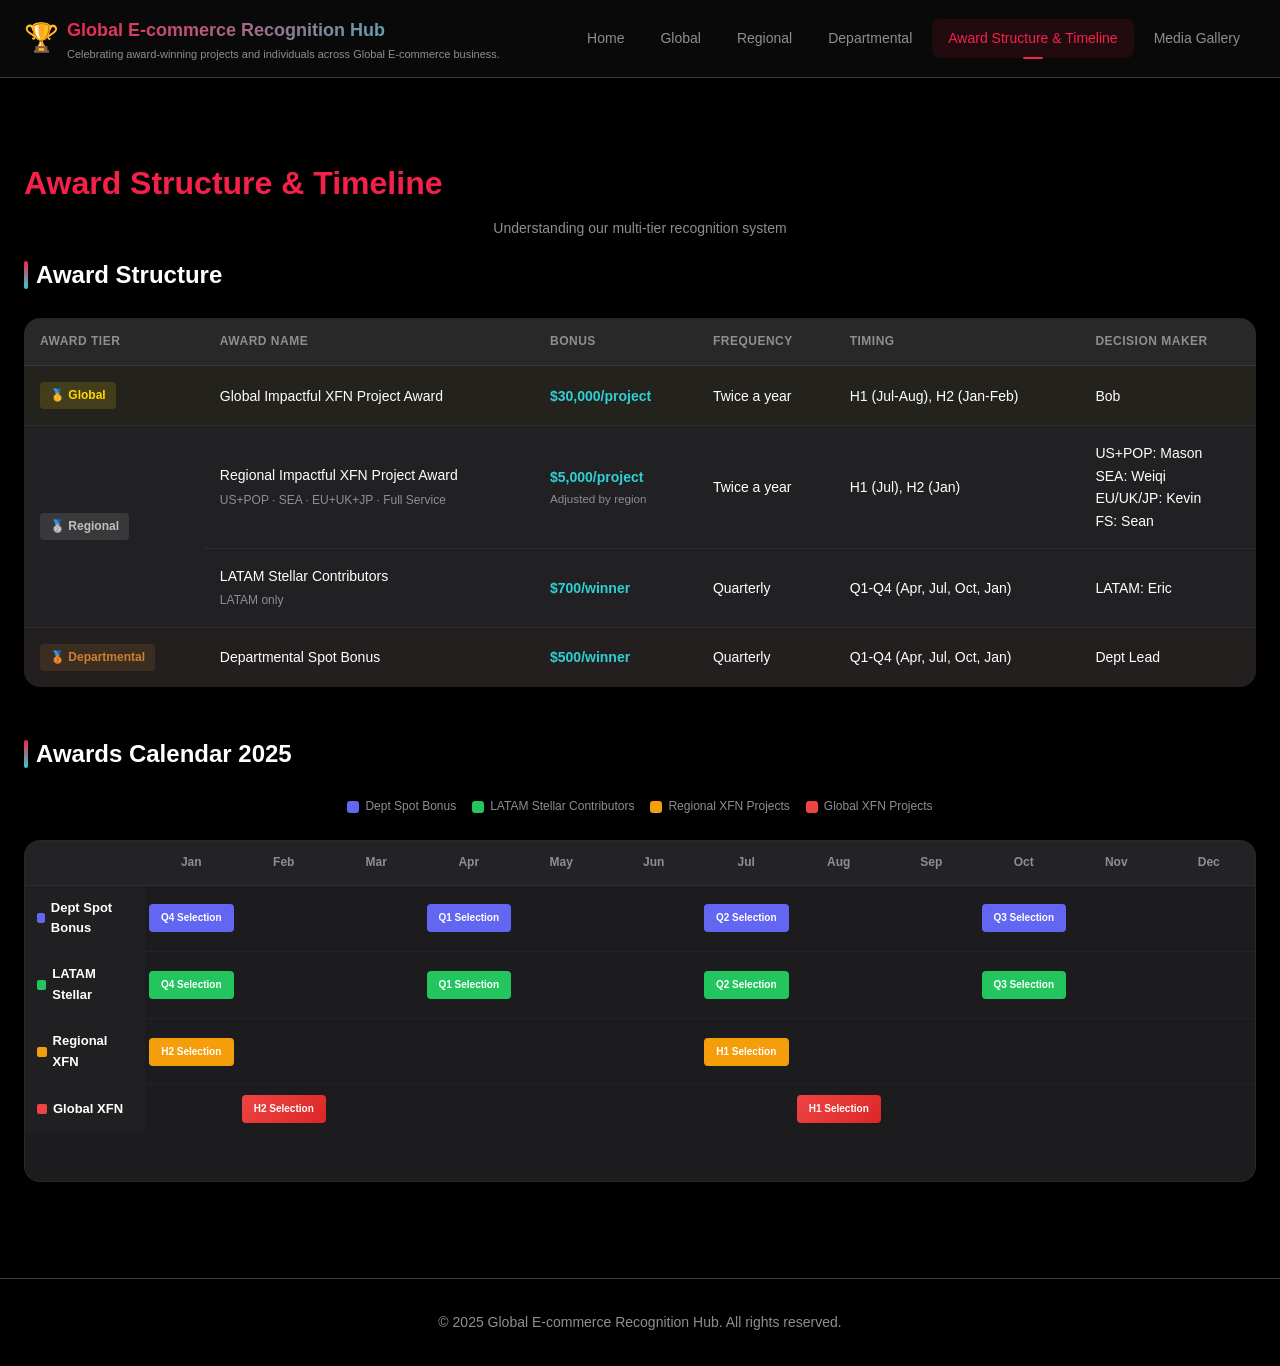
==== award-structure.html @ 27c93552 "fix: remove poster min-height entirely - auto-adapt to content, compact layout" ====
<!DOCTYPE html>
<html lang="en">
<head>
  <meta charset="UTF-8">
  <meta name="viewport" content="width=device-width, initial-scale=1.0">
  <title>Award Structure & Timeline - Global E-commerce Recognition Hub</title>
  <link rel="stylesheet" href="css/main.css?v=20260515t">
  <style>
    /* ==================== Award Structure Page Styles ==================== */
    .page-header {
      padding: var(--spacing-xl) 0 var(--spacing-md);
      text-align: center;
    }
    
    .page-title {
      font-size: 32px;
      font-weight: 800;
      margin-bottom: var(--spacing-sm);
      color: var(--primary-color);
    }
    
    .page-subtitle {
      font-size: 14px;
      color: var(--text-secondary);
    }
    
    /* Year Navigation */
    .year-nav-wrapper {
      text-align: center;
      margin: var(--spacing-md) 0 var(--spacing-xl);
    }
    
    .year-nav-compact {
      display: inline-flex;
      gap: 4px;
      background: var(--bg-card);
      padding: 3px;
      border-radius: 6px;
    }
    
    .year-nav-compact .year-btn {
      padding: 4px 12px;
      border-radius: 4px;
      font-size: 12px;
      font-weight: 500;
      color: var(--text-secondary);
      background: transparent;
      border: none;
      transition: all 0.2s ease;
      cursor: pointer;
    }
    
    .year-nav-compact .year-btn:hover {
      color: var(--text-primary);
    }
    
    .year-nav-compact .year-btn.active {
      background: var(--primary-color);
      color: white;
    }
    
    /* ==================== Award Structure Table ==================== */
    .award-table-wrapper {
      overflow-x: auto;
      margin-bottom: var(--spacing-xl);
    }
    
    .award-structure-table {
      width: 100%;
      border-collapse: collapse;
      background: var(--bg-card);
      border-radius: var(--radius-lg);
      overflow: hidden;
    }
    
    .award-structure-table th {
      background: rgba(255, 255, 255, 0.05);
      padding: 14px 16px;
      text-align: left;
      font-size: 12px;
      font-weight: 600;
      color: var(--text-secondary);
      text-transform: uppercase;
      letter-spacing: 0.5px;
      border-bottom: 1px solid var(--border-color);
    }
    
    .award-structure-table td {
      padding: 16px;
      font-size: 14px;
      color: var(--text-primary);
      border-bottom: 1px solid rgba(255, 255, 255, 0.05);
      vertical-align: middle;
    }
    
    .award-structure-table td[rowspan] {
      vertical-align: middle;
      text-align: left;
      padding-left: 16px;
    }
    
    .award-structure-table tr:last-child td {
      border-bottom: none;
    }
    
    .award-structure-table tr:hover td {
      background: rgba(255, 255, 255, 0.02);
    }
    
    .tier-badge-inline {
      display: inline-flex;
      align-items: center;
      gap: 6px;
      padding: 4px 10px;
      border-radius: 4px;
      font-size: 12px;
      font-weight: 600;
    }
    
    .tier-badge-inline.global {
      background: rgba(255, 215, 0, 0.15);
      color: #FFD700;
    }
    
    .tier-badge-inline.regional {
      background: rgba(192, 192, 192, 0.15);
      color: #C0C0C0;
    }
    
    .tier-badge-inline.departmental {
      background: rgba(205, 127, 50, 0.15);
      color: #CD7F32;
    }
    
    .award-structure-table .highlight {
      color: var(--accent-color);
      font-weight: 600;
    }
    
    .award-structure-table tr.tier-global td {
      background: rgba(255, 215, 0, 0.03);
    }
    
    .award-structure-table tr.tier-regional td {
      background: rgba(192, 192, 192, 0.03);
    }
    
    .award-structure-table tr.tier-departmental td {
      background: rgba(205, 127, 50, 0.03);
    }
    
    /* ==================== Award Structure Section ==================== */
    .award-structure-section {
      margin-bottom: var(--spacing-xxl);
    }
    
    .section-title {
      font-size: 24px;
      font-weight: 700;
      margin-bottom: var(--spacing-lg);
      display: flex;
      align-items: center;
      gap: var(--spacing-sm);
    }
    
    .section-title::before {
      content: '';
      width: 4px;
      height: 28px;
      background: linear-gradient(180deg, var(--primary-color), var(--accent-color));
      border-radius: 2px;
    }
    
    /* Award Tier Cards */
    .award-tiers {
      display: grid;
      grid-template-columns: repeat(3, 1fr);
      gap: var(--spacing-lg);
      margin-bottom: var(--spacing-xl);
    }
    
    @media (max-width: 992px) {
      .award-tiers {
        grid-template-columns: 1fr;
      }
    }
    
    .award-tier-card {
      background: var(--bg-card);
      border-radius: var(--radius-lg);
      padding: var(--spacing-lg);
      position: relative;
      overflow: hidden;
      border: 1px solid rgba(255,255,255,0.05);
    }
    
    .award-tier-card::before {
      content: '';
      position: absolute;
      top: 0;
      left: 0;
      right: 0;
      height: 4px;
    }
    
    .award-tier-card.global::before {
      background: linear-gradient(90deg, #FFD700, #FFA500);
    }
    
    .award-tier-card.regional::before {
      background: linear-gradient(90deg, #C0C0C0, #A8A8A8);
    }
    
    .award-tier-card.departmental::before {
      background: linear-gradient(90deg, #CD7F32, #B87333);
    }
    
    .tier-badge {
      display: inline-flex;
      align-items: center;
      gap: 6px;
      padding: 4px 12px;
      border-radius: 20px;
      font-size: 12px;
      font-weight: 600;
      margin-bottom: var(--spacing-md);
    }
    
    .award-tier-card.global .tier-badge {
      background: rgba(255, 215, 0, 0.15);
      color: #FFD700;
    }
    
    .award-tier-card.regional .tier-badge {
      background: rgba(192, 192, 192, 0.15);
      color: #C0C0C0;
    }
    
    .award-tier-card.departmental .tier-badge {
      background: rgba(205, 127, 50, 0.15);
      color: #CD7F32;
    }
    
    .tier-title {
      font-size: 18px;
      font-weight: 700;
      margin-bottom: var(--spacing-md);
      color: var(--text-primary);
    }
    
    .tier-description {
      font-size: 14px;
      color: var(--text-secondary);
      margin-bottom: var(--spacing-md);
      line-height: 1.6;
    }
    
    .tier-details {
      display: flex;
      flex-direction: column;
      gap: var(--spacing-sm);
    }
    
    .detail-item {
      display: flex;
      justify-content: space-between;
      align-items: center;
      padding: 8px 0;
      border-bottom: 1px solid rgba(255,255,255,0.05);
    }
    
    .detail-item:last-child {
      border-bottom: none;
    }
    
    .detail-label {
      font-size: 12px;
      color: var(--text-secondary);
    }
    
    .detail-value {
      font-size: 13px;
      font-weight: 600;
      color: var(--text-primary);
    }
    
    .detail-value.highlight {
      color: var(--accent-color);
    }
    
    /* Award Types List */
    .award-types-list {
      margin-top: var(--spacing-lg);
    }
    
    .award-type-item {
      background: var(--bg-card);
      border-radius: var(--radius-md);
      padding: var(--spacing-md);
      margin-bottom: var(--spacing-md);
      border: 1px solid rgba(255,255,255,0.05);
    }
    
    .award-type-header {
      display: flex;
      justify-content: space-between;
      align-items: center;
      margin-bottom: var(--spacing-sm);
    }
    
    .award-type-name {
      font-size: 16px;
      font-weight: 600;
      color: var(--text-primary);
    }
    
    .award-type-bonus {
      font-size: 14px;
      font-weight: 700;
      color: var(--accent-color);
      background: rgba(255, 107, 138, 0.1);
      padding: 4px 10px;
      border-radius: 4px;
    }
    
    .award-type-meta {
      display: flex;
      flex-wrap: wrap;
      gap: var(--spacing-md);
      font-size: 12px;
      color: var(--text-secondary);
    }
    
    .meta-item {
      display: flex;
      align-items: center;
      gap: 4px;
    }
    
    .award-type-criteria {
      margin-top: var(--spacing-sm);
      padding-top: var(--spacing-sm);
      border-top: 1px solid rgba(255,255,255,0.05);
      font-size: 12px;
      color: var(--text-secondary);
    }
    
    .award-type-criteria strong {
      color: var(--text-primary);
    }
    
    /* ==================== Timeline/Calendar Section ==================== */
    .calendar-section {
      margin-bottom: var(--spacing-xxl);
    }
    
    .calendar-legend {
      display: flex;
      flex-wrap: wrap;
      gap: var(--spacing-md);
      margin-bottom: var(--spacing-lg);
      justify-content: center;
    }
    
    .legend-item {
      display: flex;
      align-items: center;
      gap: 6px;
      font-size: 12px;
      color: var(--text-secondary);
    }
    
    .legend-dot {
      width: 12px;
      height: 12px;
      border-radius: 3px;
    }
    
    .legend-dot.dept {
      background: #6366f1;
    }
    
    .legend-dot.regional-individual {
      background: #22c55e;
    }
    
    .legend-dot.regional-project {
      background: #f59e0b;
    }
    
    .legend-dot.global-project {
      background: #ef4444;
    }
    
    /* Calendar Grid */
    .calendar-grid {
      background: var(--bg-card);
      border-radius: var(--radius-lg);
      overflow: hidden;
      border: 1px solid rgba(255,255,255,0.05);
    }
    
    .calendar-header {
      display: grid;
      grid-template-columns: 120px repeat(12, 1fr);
      background: rgba(255,255,255,0.03);
      border-bottom: 1px solid rgba(255,255,255,0.05);
    }
    
    .calendar-header-cell {
      padding: 12px 8px;
      text-align: center;
      font-size: 12px;
      font-weight: 600;
      color: var(--text-secondary);
    }
    
    .calendar-row {
      display: grid;
      grid-template-columns: 120px repeat(12, 1fr);
      border-bottom: 1px solid rgba(255,255,255,0.03);
    }
    
    .calendar-row:last-child {
      border-bottom: none;
    }
    
    .calendar-row-label {
      padding: 12px;
      font-size: 13px;
      font-weight: 600;
      color: var(--text-primary);
      background: rgba(255,255,255,0.02);
      display: flex;
      align-items: center;
      gap: 6px;
    }
    
    .calendar-cell {
      padding: 8px 4px;
      text-align: center;
      display: flex;
      align-items: center;
      justify-content: center;
      min-height: 48px;
    }
    
    .calendar-event {
      width: 100%;
      height: 28px;
      border-radius: 4px;
      font-size: 10px;
      font-weight: 600;
      display: flex;
      align-items: center;
      justify-content: center;
      color: white;
    }
    
    .calendar-event.dept {
      background: #6366f1;
    }
    
    .calendar-event.regional-individual {
      background: #22c55e;
    }
    
    .calendar-event.regional-project {
      background: #f59e0b;
    }
    
    .calendar-event.global-project {
      background: linear-gradient(135deg, #ef4444, #dc2626);
    }
    
    /* Responsive Calendar */
    @media (max-width: 768px) {
      .calendar-header {
        grid-template-columns: 80px repeat(12, 1fr);
      }
      
      .calendar-row {
        grid-template-columns: 80px repeat(12, 1fr);
      }
      
      .calendar-header-cell {
        font-size: 10px;
        padding: 8px 2px;
      }
      
      .calendar-row-label {
        font-size: 11px;
        padding: 8px;
      }
      
      .calendar-event {
        font-size: 8px;
        height: 24px;
      }
    }
    
    /* Summary Stats */
    .summary-stats {
      display: grid;
      grid-template-columns: repeat(4, 1fr);
      gap: var(--spacing-md);
      margin-top: var(--spacing-xl);
    }
    
    @media (max-width: 768px) {
      .summary-stats {
        grid-template-columns: repeat(2, 1fr);
      }
    }
    
    .stat-card {
      background: var(--bg-card);
      border-radius: var(--radius-md);
      padding: var(--spacing-md);
      text-align: center;
      border: 1px solid rgba(255,255,255,0.05);
    }
    
    .stat-value {
      font-size: 28px;
      font-weight: 800;
      background: linear-gradient(135deg, var(--primary-color), var(--accent-color));
      -webkit-background-clip: text;
      -webkit-text-fill-color: transparent;
      background-clip: text;
    }
    
    .stat-label {
      font-size: 12px;
      color: var(--text-secondary);
      margin-top: 4px;
    }
    
    /* ==================== Feishu Auth Styles ==================== */
    .auth-overlay {
      position: fixed;
      top: 0;
      left: 0;
      right: 0;
      bottom: 0;
      background: var(--bg-dark);
      display: none;
      align-items: center;
      justify-content: center;
      z-index: 9999;
      padding: var(--spacing-lg);
    }
    
    .auth-container {
      max-width: 500px;
      width: 100%;
      text-align: center;
      animation: fadeIn 0.3s ease;
    }
    
    @keyframes fadeIn {
      from { opacity: 0; transform: translateY(10px); }
      to { opacity: 1; transform: translateY(0); }
    }
    
    .auth-icon { margin-bottom: var(--spacing-xl); }
    .auth-icon svg { margin: 0 auto; }
    
    .auth-title {
      font-size: 28px;
      font-weight: 700;
      margin-bottom: var(--spacing-md);
      background: linear-gradient(135deg, var(--primary-color), var(--accent-color));
      -webkit-background-clip: text;
      -webkit-text-fill-color: transparent;
      background-clip: text;
    }
    
    .auth-description {
      font-size: 16px;
      color: var(--text-secondary);
      margin-bottom: var(--spacing-xl);
      line-height: 1.6;
    }
    
    .auth-instructions {
      background: var(--bg-card);
      border-radius: var(--radius-lg);
      padding: var(--spacing-xl);
      margin-bottom: var(--spacing-xl);
      text-align: left;
    }
    
    .auth-instructions h3 {
      font-size: 16px;
      font-weight: 600;
      margin-bottom: var(--spacing-md);
      color: var(--text-primary);
    }
    
    .auth-instructions ol { list-style: none; counter-reset: step; }
    
    .auth-instructions li {
      counter-increment: step;
      position: relative;
      padding-left: 40px;
      margin-bottom: var(--spacing-md);
    }
    
    .auth-instructions li:last-child { margin-bottom: 0; }
    
    .auth-instructions li::before {
      content: counter(step);
      position: absolute;
      left: 0;
      top: 0;
      width: 28px;
      height: 28px;
      background: var(--primary-color);
      border-radius: 50%;
      display: flex;
      align-items: center;
      justify-content: center;
      font-size: 14px;
      font-weight: 600;
      color: white;
    }
    
    .auth-instructions strong {
      display: block;
      font-size: 14px;
      color: var(--text-primary);
      margin-bottom: 4px;
    }
    
    .auth-instructions p {
      font-size: 13px;
      color: var(--text-secondary);
      margin: 0;
    }
    
    .auth-footer { margin-top: var(--spacing-lg); }
    .auth-footer p { font-size: 13px; color: var(--text-secondary); margin-bottom: var(--spacing-md); }
    
    .auth-btn {
      display: inline-block;
      padding: 12px 32px;
      background: var(--primary-color);
      color: white;
      border-radius: var(--radius-md);
      font-size: 14px;
      font-weight: 600;
      text-decoration: none;
      transition: all 0.2s ease;
    }
    
    .auth-btn:hover {
      transform: translateY(-2px);
      box-shadow: 0 4px 12px rgba(255, 45, 85, 0.3);
    }
    
    .auth-btn.secondary {
      background: var(--bg-card);
      border: 1px solid var(--border-color);
    }
    
    .auth-btn.secondary:hover { border-color: var(--primary-color); }
    
    /* Auth actions - primary button container */
    .auth-actions {
      margin-bottom: var(--spacing-xl);
    }
    
    .auth-actions .auth-btn {
      width: 100%;
      max-width: 280px;
      padding: 16px 32px;
      font-size: 16px;
    }
    
    .auth-icon.redirecting svg {
      animation: pulse 1.5s ease-in-out infinite;
    }
    
    @keyframes pulse {
      0%, 100% { opacity: 1; transform: scale(1); }
      50% { opacity: 0.7; transform: scale(0.95); }
    }
    
    .auth-icon.error svg circle, .auth-icon.error svg path { stroke: #FF3B30; }
    
    .auth-loading {
      display: flex;
      flex-direction: column;
      align-items: center;
      gap: var(--spacing-lg);
    }
    
    .spinner {
      width: 48px;
      height: 48px;
      border: 3px solid var(--bg-card);
      border-top-color: var(--primary-color);
      border-radius: 50%;
      animation: spin 1s linear infinite;
    }
    
    @keyframes spin { to { transform: rotate(360deg); } }
  </style>
</head>
<body>
  <!-- Auth Overlay -->
  <div class="auth-overlay" id="auth-overlay">
    <div class="auth-loading">
      <div class="spinner"></div>
      <p style="color: var(--text-secondary);">Initializing...</p>
    </div>
  </div>
  <div class="page-wrapper">
    <!-- Header -->
    <header class="header">
      <div class="header-inner">
        <div class="logo">
          <span class="logo-icon">🏆</span>
          <div class="logo-content">
            <span class="logo-text">Global E-commerce Recognition Hub</span>
            <span class="logo-subtitle">Celebrating award-winning projects and individuals across Global E-commerce business.</span>
          </div>
        </div>
        <nav class="top-nav">
          <a href="index.html" class="nav-item">Home</a>
          <a href="global.html" class="nav-item">Global</a>
          <a href="regional.html" class="nav-item">Regional</a>
          <a href="departmental.html" class="nav-item">Departmental</a>
          <a href="award-structure.html" class="nav-item active">Award Structure & Timeline</a>
          <a href="media-gallery.html" class="nav-item">Media Gallery</a>
        </nav>
      </div>
    </header>
    
    <!-- Main Content -->
    <main class="main-content" id="main-content">
      <div class="container">
        
        <!-- Page Header -->
        <section class="page-header">
          <h1 class="page-title">Award Structure & Timeline</h1>
          <p class="page-subtitle">Understanding our multi-tier recognition system</p>
        </section>
        
        <!-- ==================== Award Structure Section ==================== -->
        <section class="award-structure-section">
          <h2 class="section-title">Award Structure</h2>
          
          <!-- Award Structure Table -->
          <div class="award-table-wrapper">
            <table class="award-structure-table">
              <thead>
                <tr>
                  <th>Award Tier</th>
                  <th>Award Name</th>
                  <th>Bonus</th>
                  <th>Frequency</th>
                  <th>Timing</th>
                  <th>Decision Maker</th>
                </tr>
              </thead>
              <tbody>
                <!-- Global Tier -->
                <tr class="tier-global">
                  <td><span class="tier-badge-inline global">🥇 Global</span></td>
                  <td>Global Impactful XFN Project Award</td>
                  <td class="highlight">$30,000/project</td>
                  <td>Twice a year</td>
                  <td>H1 (Jul-Aug), H2 (Jan-Feb)</td>
                  <td>Bob</td>
                </tr>
                <!-- Regional XFN Projects -->
                <tr class="tier-regional">
                  <td rowspan="2"><span class="tier-badge-inline regional">🥈 Regional</span></td>
                  <td>Regional Impactful XFN Project Award<small style="display: block; font-weight: 400; color: var(--text-secondary); margin-top: 4px; font-size: 12px;">US+POP · SEA · EU+UK+JP · Full Service</small></td>
                  <td class="highlight">$5,000/project<small style="display: block; font-weight: 400; color: var(--text-secondary); margin-top: 2px;">Adjusted by region</small></td>
                  <td>Twice a year</td>
                  <td>H1 (Jul), H2 (Jan)</td>
                  <td>US+POP: Mason<br>SEA: Weiqi<br>EU/UK/JP: Kevin<br>FS: Sean</td>
                </tr>
                <!-- LATAM Stellar Contributors -->
                <tr class="tier-regional">
                  <td>LATAM Stellar Contributors<small style="display: block; font-weight: 400; color: var(--text-secondary); margin-top: 4px; font-size: 12px;">LATAM only</small></td>
                  <td class="highlight">$700/winner</td>
                  <td>Quarterly</td>
                  <td>Q1-Q4 (Apr, Jul, Oct, Jan)</td>
                  <td>LATAM: Eric</td>
                </tr>
                <!-- Departmental Tier -->
                <tr class="tier-departmental">
                  <td><span class="tier-badge-inline departmental">🥉 Departmental</span></td>
                  <td>Departmental Spot Bonus</td>
                  <td class="highlight">$500/winner</td>
                  <td>Quarterly</td>
                  <td>Q1-Q4 (Apr, Jul, Oct, Jan)</td>
                  <td>Dept Lead</td>
                </tr>
              </tbody>
            </table>
          </div>
        </section>
        
        <!-- ==================== Awards Calendar Section ==================== -->
        <section class="calendar-section">
          <h2 class="section-title">Awards Calendar 2025</h2>
          
          <!-- Legend -->
          <div class="calendar-legend">
            <div class="legend-item">
              <span class="legend-dot dept"></span>
              <span>Dept Spot Bonus</span>
            </div>
            <div class="legend-item">
              <span class="legend-dot regional-individual"></span>
              <span>LATAM Stellar Contributors</span>
            </div>
            <div class="legend-item">
              <span class="legend-dot regional-project"></span>
              <span>Regional XFN Projects</span>
            </div>
            <div class="legend-item">
              <span class="legend-dot global-project"></span>
              <span>Global XFN Projects</span>
            </div>
          </div>
          
          <!-- Calendar Grid -->
          <div class="calendar-grid">
            <div class="calendar-header">
              <div class="calendar-header-cell"></div>
              <div class="calendar-header-cell">Jan</div>
              <div class="calendar-header-cell">Feb</div>
              <div class="calendar-header-cell">Mar</div>
              <div class="calendar-header-cell">Apr</div>
              <div class="calendar-header-cell">May</div>
              <div class="calendar-header-cell">Jun</div>
              <div class="calendar-header-cell">Jul</div>
              <div class="calendar-header-cell">Aug</div>
              <div class="calendar-header-cell">Sep</div>
              <div class="calendar-header-cell">Oct</div>
              <div class="calendar-header-cell">Nov</div>
              <div class="calendar-header-cell">Dec</div>
            </div>
            
            <!-- Dept Spot Bonus Row -->
            <div class="calendar-row">
              <div class="calendar-row-label">
                <span style="width: 10px; height: 10px; background: #6366f1; border-radius: 2px;"></span>
                Dept Spot Bonus
              </div>
              <div class="calendar-cell">
                <span class="calendar-event dept">Q4 Selection</span>
              </div>
              <div class="calendar-cell"></div>
              <div class="calendar-cell"></div>
              <div class="calendar-cell">
                <span class="calendar-event dept">Q1 Selection</span>
              </div>
              <div class="calendar-cell"></div>
              <div class="calendar-cell"></div>
              <div class="calendar-cell">
                <span class="calendar-event dept">Q2 Selection</span>
              </div>
              <div class="calendar-cell"></div>
              <div class="calendar-cell"></div>
              <div class="calendar-cell">
                <span class="calendar-event dept">Q3 Selection</span>
              </div>
              <div class="calendar-cell"></div>
              <div class="calendar-cell"></div>
            </div>
            
            <!-- LATAM Stellar Contributors Row -->
            <div class="calendar-row">
              <div class="calendar-row-label">
                <span style="width: 10px; height: 10px; background: #22c55e; border-radius: 2px;"></span>
                LATAM Stellar
              </div>
              <div class="calendar-cell">
                <span class="calendar-event regional-individual">Q4 Selection</span>
              </div>
              <div class="calendar-cell"></div>
              <div class="calendar-cell"></div>
              <div class="calendar-cell">
                <span class="calendar-event regional-individual">Q1 Selection</span>
              </div>
              <div class="calendar-cell"></div>
              <div class="calendar-cell"></div>
              <div class="calendar-cell">
                <span class="calendar-event regional-individual">Q2 Selection</span>
              </div>
              <div class="calendar-cell"></div>
              <div class="calendar-cell"></div>
              <div class="calendar-cell">
                <span class="calendar-event regional-individual">Q3 Selection</span>
              </div>
              <div class="calendar-cell"></div>
              <div class="calendar-cell"></div>
            </div>
            
            <!-- Regional XFN Projects Row -->
            <div class="calendar-row">
              <div class="calendar-row-label">
                <span style="width: 10px; height: 10px; background: #f59e0b; border-radius: 2px;"></span>
                Regional XFN
              </div>
              <div class="calendar-cell">
                <span class="calendar-event regional-project">H2 Selection</span>
              </div>
              <div class="calendar-cell"></div>
              <div class="calendar-cell"></div>
              <div class="calendar-cell"></div>
              <div class="calendar-cell"></div>
              <div class="calendar-cell"></div>
              <div class="calendar-cell">
                <span class="calendar-event regional-project">H1 Selection</span>
              </div>
              <div class="calendar-cell"></div>
              <div class="calendar-cell"></div>
              <div class="calendar-cell"></div>
              <div class="calendar-cell"></div>
              <div class="calendar-cell"></div>
            </div>
            
            <!-- Global XFN Projects Row -->
            <div class="calendar-row">
              <div class="calendar-row-label">
                <span style="width: 10px; height: 10px; background: #ef4444; border-radius: 2px;"></span>
                Global XFN
              </div>
              <div class="calendar-cell"></div>
              <div class="calendar-cell">
                <span class="calendar-event global-project">H2 Selection</span>
              </div>
              <div class="calendar-cell"></div>
              <div class="calendar-cell"></div>
              <div class="calendar-cell"></div>
              <div class="calendar-cell"></div>
              <div class="calendar-cell"></div>
              <div class="calendar-cell">
                <span class="calendar-event global-project">H1 Selection</span>
              </div>
              <div class="calendar-cell"></div>
              <div class="calendar-cell"></div>
              <div class="calendar-cell"></div>
              <div class="calendar-cell"></div>
              <div class="calendar-cell"></div>
            </div>
          </div>
          

        </section>
        
      </div>
    </main>
    
    <!-- Footer -->
    <footer class="footer">
      <div class="container">
        <p>© 2025 Global E-commerce Recognition Hub. All rights reserved.</p>
      </div>
    </footer>
  </div>
  
  <script src="js/main.js?v=20260515t"></script>
  <script>
    // Page-specific initialization
    document.addEventListener('DOMContentLoaded', () => {
      highlightNavigation();
      initYearNavigation();
    });
  </script>
</body>
</html>
---- css/main.css ----
/* TikTok Shop Stars Awards - Main Styles */

/* ==================== CSS Variables ==================== */
:root {
  /* Colors - TTS Brand: Black/White/Blue(#2ED0D6)/Red(#F6214A) */
  --primary-color: #F6214A;
  --secondary-color: #1c1c1e;
  --accent-color: #2ED0D6;
  --bg-dark: #000000;
  --bg-card: #1c1c1e;
  --bg-card-hover: #2c2c2e;
  --text-primary: #ffffff;
  --text-secondary: #8e8e93;
  --border-color: #38383a;
  --success-color: #30d158;
  --warning-color: #ff9f0a;
  
  /* Gradients */
  --gold-gradient: linear-gradient(135deg, #ffd700, #ffed4a, #ffd700);
  --silver-gradient: linear-gradient(135deg, #c0c0c0, #e8e8e8, #c0c0c0);
  --bronze-gradient: linear-gradient(135deg, #cd7f32, #daa520, #cd7f32);
  
  /* Typography */
  --font-family: -apple-system, BlinkMacSystemFont, 'Segoe UI', Roboto, Helvetica, Arial, sans-serif;
  
  /* Spacing */
  --spacing-xs: 4px;
  --spacing-sm: 8px;
  --spacing-md: 16px;
  --spacing-lg: 24px;
  --spacing-xl: 32px;
  --spacing-xxl: 48px;
  
  /* Border Radius */
  --radius-sm: 8px;
  --radius-md: 12px;
  --radius-lg: 16px;
  --radius-xl: 24px;
  
  /* Shadows */
  --shadow-sm: 0 2px 8px rgba(0, 0, 0, 0.15);
  --shadow-md: 0 4px 16px rgba(0, 0, 0, 0.2);
  --shadow-lg: 0 8px 32px rgba(0, 0, 0, 0.25);
  --shadow-glow: 0 0 30px rgba(246, 33, 74, 0.3);
}

/* ==================== Reset & Base ==================== */
*, *::before, *::after {
  box-sizing: border-box;
  margin: 0;
  padding: 0;
}

html {
  font-size: 16px;
  scroll-behavior: smooth;
}

body {
  font-family: var(--font-family);
  background-color: var(--bg-dark);
  color: var(--text-primary);
  line-height: 1.6;
  min-height: 100vh;
  -webkit-font-smoothing: antialiased;
  -moz-osx-font-smoothing: grayscale;
}

a {
  color: inherit;
  text-decoration: none;
}

button {
  font-family: inherit;
  cursor: pointer;
  border: none;
  outline: none;
}

ul, ol {
  list-style: none;
}

img {
  max-width: 100%;
  display: block;
}

/* ==================== Layout ==================== */
.container {
  max-width: 1400px;
  margin: 0 auto;
  padding: 0 var(--spacing-lg);
}

.page-wrapper {
  min-height: 100vh;
  display: flex;
  flex-direction: column;
}

.main-content {
  flex: 1;
  padding: var(--spacing-xxl) 0;
}

/* Smooth content transitions when switching year/period */
.main-content .container {
  transition: opacity 0.15s ease;
}
.main-content .container.fading {
  opacity: 0.3;
}

/* ==================== Header ==================== */
.header {
  background: rgba(10, 10, 10, 0.95);
  backdrop-filter: blur(20px);
  -webkit-backdrop-filter: blur(20px);
  position: sticky;
  top: 0;
  z-index: 1000;
  border-bottom: 1px solid var(--border-color);
}

.header-inner {
  display: flex;
  align-items: center;
  justify-content: space-between;
  padding: var(--spacing-md) var(--spacing-lg);
  max-width: 1400px;
  margin: 0 auto;
}

.logo {
  display: flex;
  align-items: center;
  gap: var(--spacing-sm);
}

.logo-icon {
  font-size: 28px;
}

.logo-content {
  display: flex;
  flex-direction: column;
  gap: 2px;
}

.logo-text {
  font-size: 18px;
  font-weight: 700;
  color: transparent;
  background: linear-gradient(135deg, var(--primary-color), var(--accent-color));
  -webkit-background-clip: text;
  -webkit-text-fill-color: transparent;
  background-clip: text;
}

.logo-subtitle {
  font-size: 11px;
  color: var(--text-secondary);
  font-weight: 400;
  line-height: 1.3;
}

/* ==================== Top Navigation ==================== */
.top-nav {
  display: flex;
  gap: var(--spacing-xs);
  flex-wrap: wrap;
}

.nav-item {
  padding: var(--spacing-sm) var(--spacing-md);
  border-radius: var(--radius-sm);
  font-size: 14px;
  font-weight: 500;
  color: var(--text-secondary);
  transition: all 0.3s ease;
  position: relative;
}

.nav-item:hover {
  color: var(--text-primary);
  background: rgba(255, 255, 255, 0.05);
}

.nav-item.active {
  color: var(--primary-color);
  background: rgba(246, 33, 74, 0.1);
}

.nav-item.active::after {
  content: '';
  position: absolute;
  bottom: -1px;
  left: 50%;
  transform: translateX(-50%);
  width: 20px;
  height: 2px;
  background: var(--primary-color);
  border-radius: 2px;
}

/* ==================== Year Navigation (Compact Style) ==================== */
.year-nav-compact {
  display: inline-flex;
  gap: 4px;
  background: var(--bg-card);
  padding: 3px;
  border-radius: 6px;
  margin: 14px auto 0;
  width: fit-content;
}

.year-nav-compact .year-btn {
  padding: 4px 12px;
  border-radius: 4px;
  font-size: 12px;
  font-weight: 500;
  color: var(--text-secondary);
  background: transparent;
  border: none;
  transition: all 0.2s ease;
}

.year-nav-compact .year-btn:hover {
  color: var(--text-primary);
}

.year-nav-compact .year-btn.active {
  background: var(--primary-color);
  color: white;
}

/* ==================== Year Navigation (Full Style - Legacy) ==================== */
.year-nav {
  display: flex;
  gap: var(--spacing-sm);
  padding: var(--spacing-md) 0;
  border-bottom: 1px solid var(--border-color);
  margin-bottom: var(--spacing-xl);
}

.year-btn {
  padding: var(--spacing-sm) var(--spacing-lg);
  border-radius: var(--radius-md);
  font-size: 14px;
  font-weight: 600;
  color: var(--text-secondary);
  background: transparent;
  border: 1px solid var(--border-color);
  transition: all 0.3s ease;
}

.year-btn:hover {
  border-color: var(--text-secondary);
  color: var(--text-primary);
}

.year-btn.active {
  background: var(--primary-color);
  border-color: var(--primary-color);
  color: var(--text-primary);
}

.year-btn .coming-soon {
  font-size: 10px;
  margin-left: var(--spacing-xs);
  opacity: 0.7;
}

/* ==================== Region Navigation ==================== */
.region-nav {
  display: flex;
  gap: var(--spacing-sm);
  padding: var(--spacing-md) 0;
  margin-bottom: var(--spacing-xl);
  overflow-x: auto;
  -webkit-overflow-scrolling: touch;
}

.region-btn {
  padding: var(--spacing-sm) var(--spacing-lg);
  border-radius: var(--radius-md);
  font-size: 14px;
  font-weight: 600;
  color: var(--text-secondary);
  background: var(--bg-card);
  border: 1px solid var(--border-color);
  transition: all 0.3s ease;
  white-space: nowrap;
}

.region-btn:hover {
  border-color: var(--primary-color);
  color: var(--text-primary);
}

.region-btn.active {
  background: var(--primary-color);
  border-color: var(--primary-color);
  color: var(--text-primary);
}

/* ==================== Department Navigation ==================== */
.dept-nav {
  display: flex;
  flex-wrap: wrap;
  gap: var(--spacing-sm);
  padding: var(--spacing-md) 0;
  margin-bottom: var(--spacing-xl);
}

.dept-btn {
  padding: var(--spacing-xs) var(--spacing-md);
  border-radius: var(--radius-sm);
  font-size: 12px;
  font-weight: 500;
  color: var(--text-secondary);
  background: var(--bg-card);
  border: 1px solid var(--border-color);
  transition: all 0.3s ease;
}

.dept-btn:hover {
  border-color: var(--primary-color);
  color: var(--text-primary);
}

.dept-btn.active {
  background: var(--primary-color);
  border-color: var(--primary-color);
  color: var(--text-primary);
}

/* ==================== Section Titles ==================== */
.section-title {
  font-size: 28px;
  font-weight: 700;
  margin-bottom: var(--spacing-lg);
  display: flex;
  align-items: center;
  gap: var(--spacing-sm);
}

.section-title .icon {
  font-size: 32px;
}

/* ==================== Podium / Leaderboard ==================== */
.podium-section {
  margin-bottom: var(--spacing-xxl);
}

.podium {
  display: flex;
  justify-content: center;
  align-items: flex-end;
  gap: var(--spacing-md);
  padding: 90px 0 var(--spacing-xl);
}

.podium-item {
  position: relative;
  display: flex;
  flex-direction: column;
  align-items: center;
  justify-content: flex-end;
  padding: var(--spacing-lg) var(--spacing-lg) calc(var(--spacing-lg) + 8px);
  border-radius: var(--radius-lg);
  background: var(--bg-card);
  transition: all 0.3s ease;
  width: 180px;
  min-width: 180px;
  max-width: 180px;
  box-sizing: border-box;
  border: 1px solid var(--border-color);
}

.podium-item:hover {
  transform: translateY(-4px);
  box-shadow: var(--shadow-lg);
}

.podium-item.first {
  order: 2;
  height: 260px;
  background: linear-gradient(180deg, rgba(46, 208, 214, 0.12) 0%, rgba(255, 255, 255, 0.04) 100%);
  border: 1px solid rgba(255, 255, 255, 0.15);
}

.podium-item.second {
  order: 1;
  height: 220px;
  background: linear-gradient(180deg, rgba(246, 33, 74, 0.08) 0%, rgba(255, 255, 255, 0.04) 100%);
  border: 1px solid rgba(255, 255, 255, 0.1);
}

.podium-item.third {
  order: 3;
  height: 220px;
  background: linear-gradient(180deg, rgba(212, 175, 55, 0.08) 0%, rgba(255, 255, 255, 0.04) 100%);
  border: 1px solid rgba(255, 255, 255, 0.1);
}

.podium-medal {
  position: absolute;
  top: -55px;
  left: 50%;
  transform: translateX(-50%);
  font-size: 48px;
}

.podium-item.first .podium-medal {
  font-size: 64px;
  top: -70px;
}

.podium-rank {
  font-size: 24px;
  font-weight: 700;
  color: var(--text-primary);
  margin-bottom: var(--spacing-xs);
}

.podium-name {
  font-size: 16px;
  font-weight: 600;
  color: var(--text-primary);
  text-align: center;
  margin-bottom: var(--spacing-xs);
}

.podium-dept {
  font-size: 11px;
  color: var(--text-secondary);
  text-align: center;
  margin-bottom: var(--spacing-sm);
  max-width: 130px;
  word-wrap: break-word;
  word-break: break-word;
  line-height: 1.3;
}

.podium-score {
  font-size: 14px;
  font-weight: 600;
  color: var(--accent-color);
  padding: var(--spacing-xs) var(--spacing-sm);
  background: rgba(46, 208, 214, 0.1);
  border-radius: var(--radius-sm);
  margin-top: auto;
}

/* ==================== Ranking List ==================== */
.ranking-list {
  display: flex;
  flex-direction: column;
  gap: var(--spacing-sm);
  margin-top: var(--spacing-xl);
}

.ranking-item {
  display: grid;
  grid-template-columns: 60px 1fr 150px 80px;
  align-items: center;
  padding: var(--spacing-md) var(--spacing-lg);
  background: var(--bg-card);
  border-radius: var(--radius-md);
  border: 1px solid var(--border-color);
  transition: all 0.3s ease;
}

.ranking-item:hover {
  border-color: var(--primary-color);
  background: var(--bg-card-hover);
}

.ranking-rank {
  font-size: 18px;
  font-weight: 700;
  color: var(--text-secondary);
}

.ranking-name {
  font-size: 16px;
  font-weight: 600;
  color: var(--text-primary);
}

.ranking-dept {
  font-size: 14px;
  color: var(--text-secondary);
  text-align: right;
}

.ranking-score {
  font-size: 14px;
  font-weight: 600;
  color: var(--accent-color);
  text-align: right;
}

/* ==================== Award Cards ==================== */
.awards-grid {
  display: flex;
  flex-wrap: wrap;
  gap: var(--spacing-lg);
  margin-top: var(--spacing-xl);
  justify-content: center;
}

.awards-grid .card {
  flex: 0 1 380px;
  max-width: 400px;
  min-width: 320px;
}

.card {
  background: var(--bg-card);
  border-radius: var(--radius-lg);
  border: 1px solid var(--border-color);
  overflow: hidden;
  transition: all 0.3s ease;
}

.card:hover {
  border-color: var(--primary-color);
  transform: translateY(-2px);
  box-shadow: var(--shadow-glow);
}

.card-header {
  padding: var(--spacing-lg);
  border-bottom: 1px solid var(--border-color);
  display: flex;
  align-items: center;
  gap: var(--spacing-sm);
}

.card-icon {
  font-size: 24px;
}

.card-title {
  font-size: 16px;
  font-weight: 600;
  color: var(--text-primary);
}

.card-meta {
  padding: var(--spacing-sm) var(--spacing-lg);
  font-size: 12px;
  color: var(--text-secondary);
  background: rgba(255, 255, 255, 0.03);
  border-bottom: 1px solid var(--border-color);
}

.card-body {
  padding: var(--spacing-lg);
}

.card-award {
  display: flex;
  align-items: center;
  gap: var(--spacing-sm);
  margin-bottom: var(--spacing-sm);
}

.card-award-name {
  font-size: 14px;
  font-weight: 600;
  color: var(--accent-color);
}

.card-amount {
  font-size: 20px;
  font-weight: 700;
  color: var(--success-color);
  margin-bottom: var(--spacing-md);
}

.card-reason {
  font-size: 14px;
  color: var(--text-secondary);
  line-height: 1.6;
  display: -webkit-box;
  -webkit-line-clamp: 3;
  -webkit-box-orient: vertical;
  overflow: hidden;
  cursor: pointer;
  transition: all 0.3s ease;
}

.card-reason.expanded {
  -webkit-line-clamp: unset;
}

.card-footer {
  padding: var(--spacing-md) var(--spacing-lg);
  border-top: 1px solid var(--border-color);
  display: flex;
  align-items: center;
  justify-content: space-between;
  gap: var(--spacing-md);
}

.members-btn {
  padding: var(--spacing-xs) var(--spacing-md);
  border-radius: var(--radius-sm);
  font-size: 12px;
  font-weight: 500;
  color: var(--text-secondary);
  background: transparent;
  border: 1px solid var(--border-color);
  transition: all 0.3s ease;
}

.members-btn:hover {
  border-color: var(--primary-color);
  color: var(--primary-color);
}

.card-actions {
  display: flex;
  align-items: center;
  gap: var(--spacing-md);
}

.action-btn {
  display: flex;
  align-items: center;
  gap: var(--spacing-xs);
  font-size: 12px;
  color: var(--text-secondary);
  background: transparent;
  transition: all 0.3s ease;
}

.action-btn:hover {
  color: var(--text-primary);
}

/* ==================== Members Modal ==================== */
.members-modal {
  display: none;
  position: fixed;
  top: 0;
  left: 0;
  width: 100%;
  height: 100%;
  background: rgba(0, 0, 0, 0.8);
  z-index: 2000;
  align-items: center;
  justify-content: center;
  padding: var(--spacing-lg);
}

.members-modal.active {
  display: flex;
}

.modal-content {
  background: var(--bg-card);
  border-radius: var(--radius-lg);
  max-width: 500px;
  width: 100%;
  max-height: 80vh;
  overflow-y: auto;
}

.modal-header {
  padding: var(--spacing-lg);
  border-bottom: 1px solid var(--border-color);
  display: flex;
  align-items: center;
  justify-content: space-between;
}

.modal-title {
  font-size: 18px;
  font-weight: 600;
}

.modal-close {
  width: 32px;
  height: 32px;
  border-radius: 50%;
  display: flex;
  align-items: center;
  justify-content: center;
  font-size: 20px;
  color: var(--text-secondary);
  background: transparent;
  transition: all 0.3s ease;
}

.modal-close:hover {
  background: rgba(255, 255, 255, 0.1);
  color: var(--text-primary);
}

.modal-body {
  padding: var(--spacing-lg);
}

.member-item {
  padding: var(--spacing-md);
  border-radius: var(--radius-md);
  background: var(--bg-dark);
  margin-bottom: var(--spacing-sm);
}

.member-name {
  font-size: 14px;
  font-weight: 600;
  color: var(--text-primary);
  margin-bottom: var(--spacing-xs);
}

.member-email {
  font-size: 12px;
  color: var(--text-secondary);
}

/* ==================== Search ==================== */
.search-section {
  margin-top: var(--spacing-xxl);
  padding: var(--spacing-xl);
  background: var(--bg-card);
  border-radius: var(--radius-lg);
  border: 1px solid var(--border-color);
}

.search-box {
  display: flex;
  gap: var(--spacing-md);
  max-width: 600px;
  margin: 0 auto;
}

.search-input {
  flex: 1;
  padding: var(--spacing-md) var(--spacing-lg);
  border-radius: var(--radius-md);
  font-size: 16px;
  color: var(--text-primary);
  background: var(--bg-dark);
  border: 1px solid var(--border-color);
  outline: none;
  transition: all 0.3s ease;
}

.search-input:focus {
  border-color: var(--primary-color);
  box-shadow: 0 0 0 3px rgba(246, 33, 74, 0.1);
}

.search-input::placeholder {
  color: var(--text-secondary);
}

.search-btn {
  padding: var(--spacing-md) var(--spacing-xl);
  border-radius: var(--radius-md);
  font-size: 16px;
  font-weight: 600;
  color: var(--text-primary);
  background: var(--primary-color);
  transition: all 0.3s ease;
}

.search-btn:hover {
  background: var(--primary-color);
  transform: translateY(-1px);
}

/* Search Results */
.search-results {
  margin-top: var(--spacing-xl);
  display: none;
}

.search-results.active {
  display: block;
}

.search-result-item {
  padding: var(--spacing-md);
  border-radius: var(--radius-md);
  background: var(--bg-dark);
  margin-bottom: var(--spacing-sm);
  border: 1px solid var(--border-color);
  cursor: pointer;
  transition: all 0.3s ease;
}

.search-result-item:hover {
  border-color: var(--primary-color);
  background: var(--bg-card-hover);
}

.no-results {
  text-align: center;
  padding: var(--spacing-xl);
  color: var(--text-secondary);
}

/* ==================== Overview Stats ==================== */
.overview-section {
  margin-bottom: var(--spacing-xxl);
}

.stats-grid {
  display: grid;
  grid-template-columns: repeat(auto-fit, minmax(200px, 1fr));
  gap: var(--spacing-lg);
}

.stat-card {
  padding: var(--spacing-xl);
  background: var(--bg-card);
  border-radius: var(--radius-lg);
  border: 1px solid var(--border-color);
  text-align: center;
  transition: all 0.3s ease;
}

.stat-card:hover {
  border-color: var(--primary-color);
  transform: translateY(-2px);
}

.stat-icon {
  font-size: 36px;
  margin-bottom: var(--spacing-sm);
}

.stat-value {
  font-size: 32px;
  font-weight: 700;
  color: var(--text-primary);
  margin-bottom: var(--spacing-xs);
}

.stat-label {
  font-size: 14px;
  color: var(--text-secondary);
}

/* ==================== Footer ==================== */
.footer {
  padding: var(--spacing-xl) 0;
  border-top: 1px solid var(--border-color);
  text-align: center;
  color: var(--text-secondary);
  font-size: 14px;
}

/* ==================== Coming Soon Page ==================== */
.coming-soon {
  display: flex;
  flex-direction: column;
  align-items: center;
  justify-content: center;
  min-height: 60vh;
  text-align: center;
}

.coming-soon-icon {
  font-size: 80px;
  margin-bottom: var(--spacing-lg);
  opacity: 0.5;
}

.coming-soon-title {
  font-size: 36px;
  font-weight: 700;
  color: var(--text-primary);
  margin-bottom: var(--spacing-md);
}

.coming-soon-text {
  font-size: 16px;
  color: var(--text-secondary);
}

/* ==================== Utilities ==================== */
.text-center {
  text-align: center;
}

.mb-0 { margin-bottom: 0; }
.mb-1 { margin-bottom: var(--spacing-sm); }
.mb-2 { margin-bottom: var(--spacing-md); }
.mb-3 { margin-bottom: var(--spacing-lg); }
.mb-4 { margin-bottom: var(--spacing-xl); }

.hidden {
  display: none !important;
}

/* ==================== Responsive ==================== */
@media (max-width: 768px) {
  .header-inner {
    flex-direction: column;
    gap: var(--spacing-md);
  }
  
  .top-nav {
    justify-content: center;
    gap: 0;
  }
  
  .nav-item {
    padding: var(--spacing-sm);
    font-size: 12px;
  }
  
  .podium {
    flex-direction: column;
    align-items: center;
  }
  
  .podium-item {
    width: 100%;
    max-width: 300px;
    min-width: unset;
  }
  
  .podium-item.first,
  .podium-item.second,
  .podium-item.third {
    order: unset;
    height: auto;
    min-height: unset;
  }
  
  .ranking-item {
    grid-template-columns: 40px 1fr 80px;
  }
  
  .ranking-dept {
    display: none;
  }
  
  .awards-grid {
    grid-template-columns: 1fr;
  }
  
  .search-box {
    flex-direction: column;
  }
  
  .section-title {
    font-size: 22px;
  }
}

/* ==================== Card Reason Scroll Area ==================== */
.card-reason-scroll {
  font-size: 13px;
  color: var(--text-secondary);
  line-height: 1.5;
  max-height: 120px;
  overflow-y: auto;
  padding-right: 8px;
  scrollbar-width: thin;
  scrollbar-color: var(--border-color) transparent;
}

.card-reason-scroll::-webkit-scrollbar {
  width: 4px;
}

.card-reason-scroll::-webkit-scrollbar-track {
  background: transparent;
}

.card-reason-scroll::-webkit-scrollbar-thumb {
  background: var(--border-color);
  border-radius: 2px;
}

/* ==================== Share Button ==================== */
.share-btn {
  display: flex;
  align-items: center;
  gap: 4px;
  padding: 4px 8px;
  border-radius: 4px;
  font-size: 12px;
  color: var(--text-secondary);
  background: transparent;
  border: 1px solid var(--border-color);
  transition: all 0.3s ease;
  cursor: pointer;
}

.share-btn:hover {
  border-color: var(--accent-color);
  color: var(--accent-color);
}

/* ==================== Share Modal ==================== */
.share-modal {
  display: none;
  position: fixed;
  top: 0;
  left: 0;
  width: 100%;
  height: 100%;
  background: rgba(0, 0, 0, 0.85);
  z-index: 2000;
  align-items: center;
  justify-content: center;
  padding: var(--spacing-lg);
}

.share-modal.active {
  display: flex;
}

.share-modal .modal-content {
  background: var(--bg-card);
  border-radius: var(--radius-lg);
  max-width: 800px;
  width: 100%;
  max-height: 90vh;
  overflow-y: auto;
  padding: 0;
}

.share-actions {
  margin-top: var(--spacing-lg);
  display: flex;
  justify-content: center;
}

.download-btn {
  padding: var(--spacing-md) var(--spacing-xl);
  border-radius: var(--radius-md);
  font-size: 16px;
  font-weight: 600;
  color: white;
  background: linear-gradient(135deg, var(--primary-color), #F86482);
  border: none;
  cursor: pointer;
  transition: all 0.3s ease;
}

.download-btn:hover {
  transform: translateY(-2px);
  box-shadow: 0 4px 16px rgba(246, 33, 74, 0.3);
}

/* ==================== Poster Styles (Certificate Style) ==================== */
#poster-preview {
  width: 100%;
  overflow: hidden;
  position: relative;
  background: transparent;
}

#poster-preview .poster-container {
  transform-origin: top left;
  /* Will be scaled by JS to fit the preview */
}

#poster-preview .poster-corner-icon {
  position: absolute !important;
  bottom: 52px !important;
  left: 52px !important;
  height: 80px !important;
  width: auto !important;
  max-width: none !important;
  z-index: 2 !important;
  pointer-events: none !important;
}

.poster-container {
  width: 2560px;
  background: linear-gradient(135deg, #0d1b3e 0%, #050a1a 40%, #000000 100%);
  position: relative;
  overflow: hidden;
  display: flex;
  flex-direction: column;
  align-items: center;
  font-family: -apple-system, BlinkMacSystemFont, 'Segoe UI', Roboto, Helvetica, Arial, sans-serif;
}

/* 装饰：四角金色边框 */
.poster-container::before {
  content: '';
  position: absolute;
  top: 40px; left: 40px; right: 40px; bottom: 40px;
  border: 2px solid rgba(212, 175, 55, 0.4);
  pointer-events: none;
  z-index: 1;
}
.poster-container::after {
  content: '';
  position: absolute;
  top: 50px; left: 50px; right: 50px; bottom: 50px;
  border: 1px solid rgba(212, 175, 55, 0.15);
  pointer-events: none;
  z-index: 1;
}

/* Remove pseudo-element borders for html2canvas capture */
.poster-container.poster-no-decorations::before,
.poster-container.poster-no-decorations::after {
  display: none;
}

.poster-gradient {
  position: absolute;
  top: 0; left: 0; right: 0; bottom: 0;
  background: linear-gradient(135deg,
    rgba(13, 27, 62, 0.9) 0%,
    rgba(5, 10, 26, 0.95) 40%,
    rgba(0, 0, 0, 1) 100%);
  z-index: 0;
}

/* 顶部标题区 */
.poster-header {
  margin-top: 40px;
  text-align: center;
  z-index: 2;
}

.poster-brand {
  font-size: 20px;
  font-weight: 400;
  letter-spacing: 6px;
  color: #d4af37;
  text-transform: uppercase;
  margin-bottom: 0;
}



/* 分隔线 */
.poster-divider {
  width: 120px;
  height: 2px;
  background: linear-gradient(90deg, transparent, #d4af37, transparent);
  margin: 14px auto 0;
  z-index: 2;
}

/* 核心奖项信息 - 居中 */
.poster-center {
  text-align: center;
  margin-top: 24px;
  z-index: 2;
}

.poster-award-type {
  font-size: 22px;
  font-weight: 400;
  letter-spacing: 3px;
  color: #d4af37;
  text-transform: uppercase;
  margin-bottom: 10px;
}

.poster-project-name {
  font-size: 42px;
  font-weight: 700;
  color: #ffffff;
  line-height: 1.2;
  margin-bottom: 8px;
  max-width: 2200px;
  margin-left: auto;
  margin-right: auto;
}

.poster-bonus {
  font-size: 56px;
  font-weight: 700;
  color: #ffffff;
  margin-bottom: 4px;
}

.poster-bonus-label {
  font-size: 16px;
  letter-spacing: 2px;
  color: rgba(212, 175, 55, 0.7);
  text-transform: uppercase;
}

/* 下方内容区 - 左右分栏 */
.poster-body {
  display: flex;
  flex-direction: row;
  gap: 50px;
  margin-top: 24px;
  z-index: 2;
  padding: 0 120px;
  width: 100%;
}

.poster-reason-section {
  flex: 1.2;
  display: flex;
  flex-direction: column;
}

.poster-members-section {
  flex: 0.8;
  display: flex;
  flex-direction: column;
}

.poster-section-label {
  font-size: 16px;
  font-weight: 600;
  letter-spacing: 2px;
  color: #d4af37;
  text-transform: uppercase;
  margin-bottom: 6px;
  padding-bottom: 4px;
  border-bottom: 1px solid rgba(212, 175, 55, 0.3);
}

.poster-reason {
  font-size: 14px;
  color: rgba(255, 255, 255, 0.8);
  line-height: 1.5;
  flex: 1 1 auto;
}

.poster-members {
  display: grid;
  grid-template-columns: repeat(5, 1fr);
  gap: 4px 24px;
  font-size: 14px;
  color: rgba(255, 255, 255, 0.85);
  line-height: 1.4;
  flex: 1 1 auto;
}

.poster-members.members-compact {
  grid-template-columns: repeat(7, 1fr);
  gap: 3px 14px;
  font-size: 12px;
  line-height: 1.3;
}

.poster-member-item {
  white-space: nowrap;
  overflow: hidden;
  text-overflow: ellipsis;
}

/* 左下角购物袋图标 */
.poster-corner-icon {
  position: absolute !important;
  bottom: 52px !important;
  left: 52px !important;
  height: 80px !important;
  width: auto !important;
  max-width: none !important;
  z-index: 2 !important;
  pointer-events: none !important;
}

/* 底部 */
.poster-footer {
  margin-top: 40px;
  margin-bottom: 40px;
  text-align: center;
  z-index: 2;
}

.poster-footer-line {
  width: 80px;
  height: 1px;
  background: linear-gradient(90deg, transparent, #d4af37, transparent);
  margin: 0 auto 10px;
}

.poster-brand-footer {
  font-size: 22px;
  font-weight: 600;
  color: #ffffff;
  letter-spacing: 3px;
}

/* ==================== Like Button ==================== */
.like-btn {
  display: flex;
  align-items: center;
  gap: 4px;
  font-size: 12px;
  color: var(--text-secondary);
  background: transparent;
  border: 1px solid var(--border-color);
  border-radius: 16px;
  padding: 4px 10px;
  cursor: pointer;
  transition: all 0.2s ease;
}

.like-btn:hover {
  background: var(--bg-card-hover);
  color: var(--text-primary);
}

.like-btn.liked {
  background: rgba(246, 33, 74, 0.15);
  border-color: var(--primary-color);
  color: var(--primary-color);
}

/* ==================== Comment Modal ==================== */
.comments-modal {
  display: none;
  position: fixed;
  top: 0;
  left: 0;
  width: 100%;
  height: 100%;
  background: rgba(0, 0, 0, 0.85);
  z-index: 2000;
  align-items: center;
  justify-content: center;
  padding: var(--spacing-lg);
}

.comments-modal.active {
  display: flex;
}

.comments-modal .modal-content {
  background: var(--bg-card);
  border-radius: var(--radius-lg);
  max-width: 450px;
  width: 100%;
  max-height: 80vh;
  overflow-y: auto;
}

.comments-modal .modal-header {
  padding: var(--spacing-lg);
  border-bottom: 1px solid var(--border-color);
  display: flex;
  align-items: center;
  justify-content: space-between;
}

.comments-modal .modal-body {
  padding: var(--spacing-lg);
}

#comment-list {
  max-height: 300px;
  overflow-y: auto;
  margin-bottom: var(--spacing-md);
}

.comment-item {
  padding: var(--spacing-md);
  border-radius: var(--radius-md);
  background: var(--bg-dark);
  margin-bottom: var(--spacing-sm);
}

.comment-author {
  font-size: 13px;
  font-weight: 600;
  color: var(--primary-color);
  margin-bottom: 4px;
}

.comment-text {
  font-size: 14px;
  color: var(--text-primary);
  margin-bottom: 4px;
}

.comment-date {
  font-size: 11px;
  color: var(--text-secondary);
}

.no-comments {
  text-align: center;
  padding: var(--spacing-xl);
  color: var(--text-secondary);
  font-size: 14px;
}

.comment-input-wrapper {
  display: flex;
  gap: var(--spacing-sm);
  padding-top: var(--spacing-md);
  border-top: 1px solid var(--border-color);
}

.comment-input {
  flex: 1;
  padding: var(--spacing-sm) var(--spacing-md);
  border-radius: var(--radius-sm);
  font-size: 14px;
  color: var(--text-primary);
  background: var(--bg-dark);
  border: 1px solid var(--border-color);
  outline: none;
}

.comment-input:focus {
  border-color: var(--primary-color);
}

.comment-submit-btn {
  padding: var(--spacing-sm) var(--spacing-md);
  border-radius: var(--radius-sm);
  font-size: 14px;
  font-weight: 600;
  color: white;
  background: var(--primary-color);
  border: none;
  cursor: pointer;
  transition: all 0.3s ease;
}

.comment-submit-btn:hover {
  background: var(--primary-color);
}

/* ==================== Comment Button ==================== */
.comment-btn {
  display: flex;
  align-items: center;
  gap: 4px;
  padding: 4px 8px;
  border-radius: 4px;
  font-size: 12px;
  color: var(--text-secondary);
  background: transparent;
  border: 1px solid var(--border-color);
  transition: all 0.3s ease;
  cursor: pointer;
}

.comment-btn:hover {
  border-color: var(--accent-color);
  color: var(--accent-color);
}

/* ==================== Top 10 List Styles ==================== */
.ranking-list {
  display: flex;
  flex-direction: column;
  gap: var(--spacing-sm);
  margin-top: var(--spacing-xl);
  max-width: 600px;
  margin-left: auto;
  margin-right: auto;
}

.ranking-item {
  display: grid;
  grid-template-columns: 50px 1fr 150px 80px;
  align-items: center;
  padding: var(--spacing-md) var(--spacing-lg);
  background: var(--bg-card);
  border-radius: var(--radius-md);
  border: 1px solid var(--border-color);
  transition: all 0.3s ease;
}

.ranking-item:hover {
  border-color: var(--primary-color);
  background: var(--bg-card-hover);
  transform: translateX(4px);
}

.ranking-rank {
  font-size: 18px;
  font-weight: 700;
  color: var(--text-secondary);
}

.ranking-name {
  font-size: 15px;
  font-weight: 600;
  color: var(--text-primary);
}

.ranking-dept {
  font-size: 13px;
  color: var(--text-secondary);
  text-align: right;
}

.ranking-score {
  font-size: 14px;
  font-weight: 600;
  color: var(--accent-color);
  text-align: right;
}

/* ==================== Media Gallery - Video Styles ==================== */
.page-title {
  font-size: 36px;
  font-weight: 700;
  margin-bottom: var(--spacing-xxl);
  display: flex;
  align-items: center;
  gap: var(--spacing-md);
}

.page-title-icon {
  font-size: 40px;
}

/* Video Section */
.video-section {
  margin-bottom: var(--spacing-xxl);
}

.video-section .section-title {
  margin-bottom: var(--spacing-md);
}

.section-description {
  color: var(--text-secondary);
  font-size: 14px;
  margin-top: calc(-1 * var(--spacing-md));
  margin-bottom: var(--spacing-xl);
}

/* Award Video Card - Featured */
.award-video-section {
  margin-bottom: var(--spacing-xxxl);
}

.award-video-card {
  max-width: 900px;
  margin: 0 auto;
}

.award-video-card .video-wrapper {
  aspect-ratio: 16 / 9;
  border-radius: var(--radius-lg);
  overflow: hidden;
  box-shadow: var(--shadow-glow);
  border: 2px solid var(--primary-color);
}

.award-video-card .video-title {
  font-size: 22px;
  color: var(--text-primary);
}

.award-video-card .video-description {
  color: var(--text-secondary);
  font-size: 15px;
  margin-top: var(--spacing-xs);
}

.award-video-card .video-badge {
  background: var(--primary-color);
  color: white;
  padding: 4px 12px;
  border-radius: 20px;
  font-size: 12px;
  font-weight: 600;
}

.award-video-card .video-meta {
  display: flex;
  gap: var(--spacing-md);
  align-items: center;
  margin-top: var(--spacing-md);
}

/* Video Grid */
.video-grid {
  display: grid;
  grid-template-columns: repeat(auto-fill, minmax(320px, 1fr));
  gap: var(--spacing-lg);
}

/* Video Card */
.video-card {
  background: var(--bg-card);
  border-radius: var(--radius-lg);
  border: 1px solid var(--border-color);
  overflow: hidden;
  transition: all 0.3s ease;
}

.video-card:hover {
  border-color: var(--primary-color);
  transform: translateY(-4px);
  box-shadow: var(--shadow-lg);
}

/* Video Wrapper */
.video-wrapper {
  position: relative;
  aspect-ratio: 16 / 9;
  background: #000;
  overflow: hidden;
}

.video-wrapper video {
  width: 100%;
  height: 100%;
  object-fit: cover;
  display: block;
}

/* Play Button Overlay */
.video-play-overlay {
  position: absolute;
  top: 0;
  left: 0;
  right: 0;
  bottom: 0;
  display: flex;
  align-items: center;
  justify-content: center;
  background: rgba(0, 0, 0, 0.3);
  transition: all 0.3s ease;
}

.video-card:hover .video-play-overlay {
  background: rgba(0, 0, 0, 0.1);
}

.play-btn {
  width: 64px;
  height: 64px;
  border-radius: 50%;
  background: var(--primary-color);
  color: white;
  display: flex;
  align-items: center;
  justify-content: center;
  transition: all 0.3s ease;
  box-shadow: 0 4px 20px rgba(246, 33, 74, 0.4);
}

.play-btn svg {
  width: 28px;
  height: 28px;
  margin-left: 4px;
}

.play-btn:hover {
  transform: scale(1.1);
  box-shadow: 0 6px 30px rgba(246, 33, 74, 0.5);
}

/* Video Info */
.video-info {
  padding: var(--spacing-lg);
}

.video-title {
  font-size: 16px;
  font-weight: 600;
  color: var(--text-primary);
  margin-bottom: var(--spacing-xs);
}

.video-description {
  font-size: 14px;
  color: var(--text-secondary);
  line-height: 1.5;
  margin-bottom: var(--spacing-sm);
}

.video-duration {
  font-size: 13px;
  color: var(--text-secondary);
  display: flex;
  align-items: center;
  gap: var(--spacing-xs);
}

.video-badge-employee {
  font-size: 12px;
  color: var(--accent-color);
  margin-top: var(--spacing-xs);
  font-weight: 500;
}

/* Responsive Video Grid */
@media (max-width: 768px) {
  .video-grid {
    grid-template-columns: 1fr;
  }
  
  .page-title {
    font-size: 28px;
  }
  
  .page-title-icon {
    font-size: 32px;
  }
  
  .award-video-card {
    max-width: 100%;
  }
  
  .award-video-card .video-title {
    font-size: 18px;
  }
}

@media (max-width: 480px) {
  .video-card .video-info {
    padding: var(--spacing-md);
  }
  
  .play-btn {
    width: 52px;
    height: 52px;
  }
  
  .play-btn svg {
    width: 22px;
    height: 22px;
  }
}
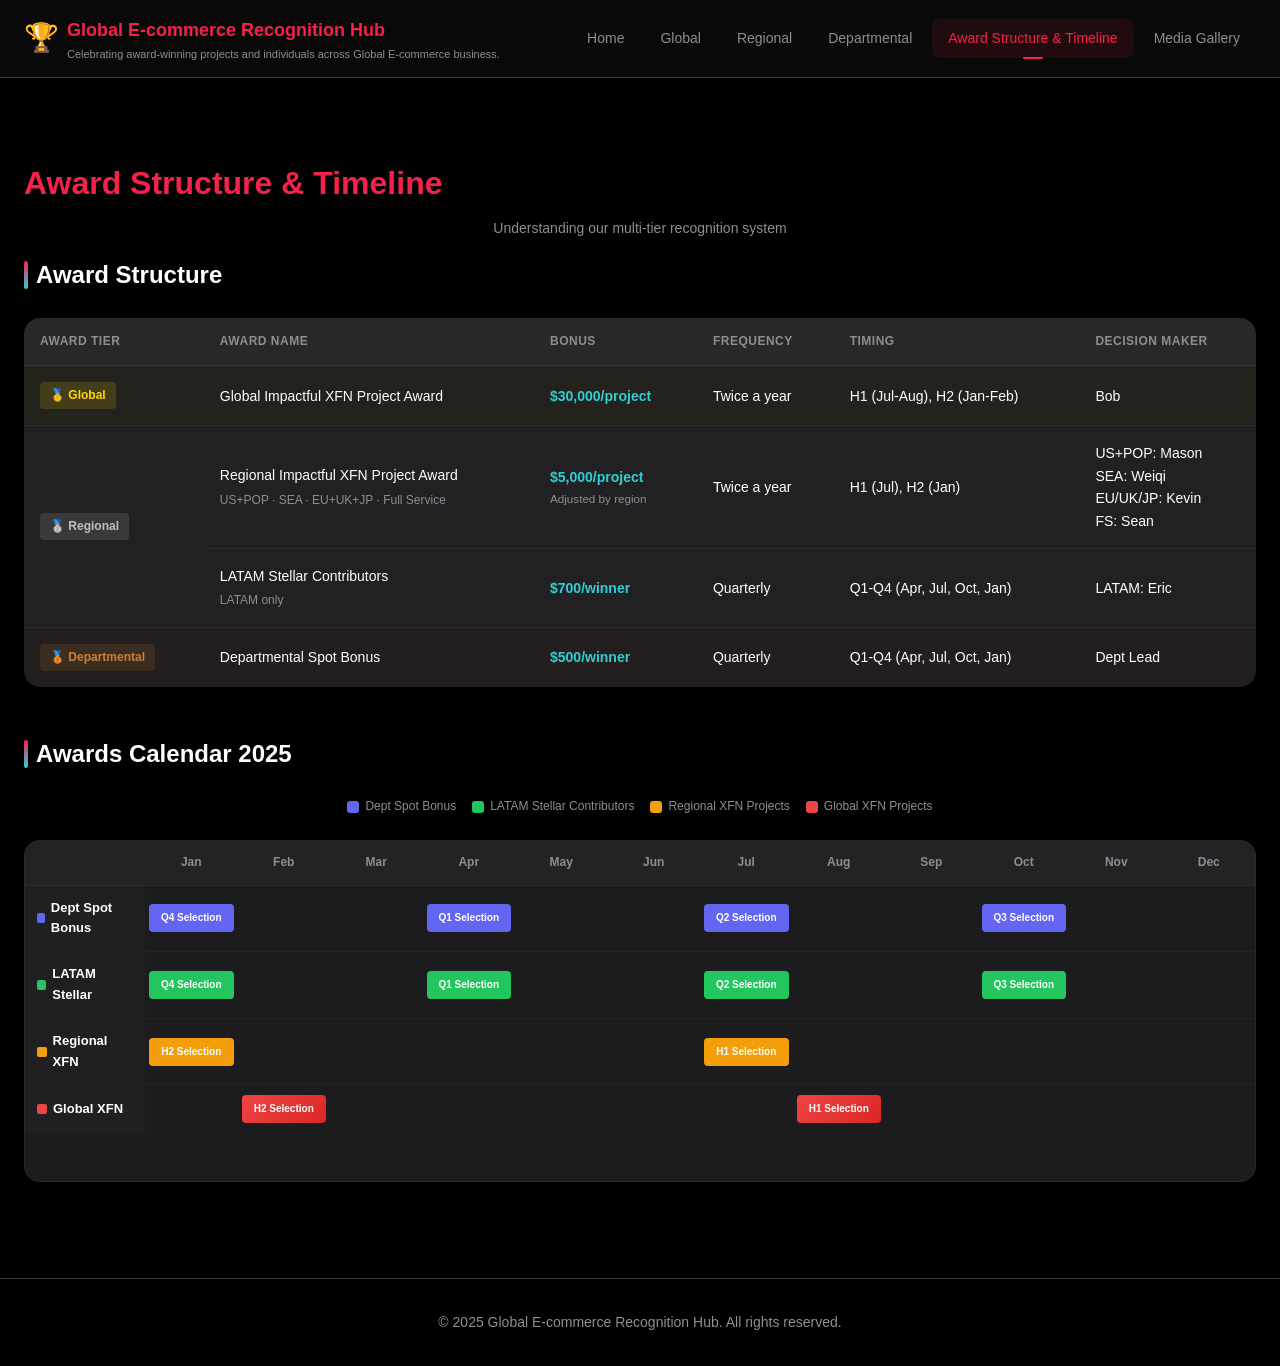
==== commit 81bf18a9: "fix: logo text color from gradient to solid TTS brand pink #F6214A" ====
--- a/award-structure.html
+++ b/award-structure.html
@@ -4,7 +4,7 @@
   <meta charset="UTF-8">
   <meta name="viewport" content="width=device-width, initial-scale=1.0">
   <title>Award Structure & Timeline - Global E-commerce Recognition Hub</title>
-  <link rel="stylesheet" href="css/main.css?v=20260515t">
+  <link rel="stylesheet" href="css/main.css?v=20260515x">
   <style>
     /* ==================== Award Structure Page Styles ==================== */
     .page-header {
@@ -968,7 +968,7 @@
     </footer>
   </div>
   
-  <script src="js/main.js?v=20260515t"></script>
+  <script src="js/main.js?v=20260515x"></script>
   <script>
     // Page-specific initialization
     document.addEventListener('DOMContentLoaded', () => {
--- a/css/main.css
+++ b/css/main.css
@@ -152,11 +152,7 @@
 .logo-text {
   font-size: 18px;
   font-weight: 700;
-  color: transparent;
-  background: linear-gradient(135deg, var(--primary-color), var(--accent-color));
-  -webkit-background-clip: text;
-  -webkit-text-fill-color: transparent;
-  background-clip: text;
+  color: #F6214A;
 }
 
 .logo-subtitle {
@@ -212,7 +208,7 @@
   background: var(--bg-card);
   padding: 3px;
   border-radius: 6px;
-  margin: 14px auto 0;
+  margin: 20px auto 0;
   width: fit-content;
 }
 
@@ -1084,7 +1080,8 @@
 
 .poster-container {
   width: 2560px;
-  background: linear-gradient(135deg, #0d1b3e 0%, #050a1a 40%, #000000 100%);
+  min-height: 960px;
+  background: linear-gradient(135deg, #0d1b3e 0%, #030818 10%, #000000 25%);
   position: relative;
   overflow: hidden;
   display: flex;
@@ -1122,22 +1119,22 @@
   top: 0; left: 0; right: 0; bottom: 0;
   background: linear-gradient(135deg,
     rgba(13, 27, 62, 0.9) 0%,
-    rgba(5, 10, 26, 0.95) 40%,
-    rgba(0, 0, 0, 1) 100%);
+    rgba(3, 8, 24, 0.98) 10%,
+    rgba(0, 0, 0, 1) 25%);
   z-index: 0;
 }
 
 /* 顶部标题区 */
 .poster-header {
-  margin-top: 40px;
+  margin-top: 56px;
   text-align: center;
   z-index: 2;
 }
 
 .poster-brand {
-  font-size: 20px;
+  font-size: 24px;
   font-weight: 400;
-  letter-spacing: 6px;
+  letter-spacing: 4px;
   color: #d4af37;
   text-transform: uppercase;
   margin-bottom: 0;
@@ -1150,46 +1147,48 @@
   width: 120px;
   height: 2px;
   background: linear-gradient(90deg, transparent, #d4af37, transparent);
-  margin: 14px auto 0;
+  margin: 20px auto 0;
   z-index: 2;
 }
 
 /* 核心奖项信息 - 居中 */
 .poster-center {
   text-align: center;
-  margin-top: 24px;
+  margin-top: 32px;
   z-index: 2;
 }
 
 .poster-award-type {
-  font-size: 22px;
+  font-size: 26px;
   font-weight: 400;
   letter-spacing: 3px;
   color: #d4af37;
   text-transform: uppercase;
-  margin-bottom: 10px;
+  margin-bottom: 14px;
 }
 
 .poster-project-name {
-  font-size: 42px;
+  letter-spacing: 1px;
+  word-spacing: normal;
+  font-size: 52px;
   font-weight: 700;
   color: #ffffff;
   line-height: 1.2;
-  margin-bottom: 8px;
+  margin-bottom: 12px;
   max-width: 2200px;
   margin-left: auto;
   margin-right: auto;
 }
 
 .poster-bonus {
-  font-size: 56px;
+  font-size: 72px;
   font-weight: 700;
   color: #ffffff;
-  margin-bottom: 4px;
+  margin-bottom: 6px;
 }
 
 .poster-bonus-label {
-  font-size: 16px;
+  font-size: 20px;
   letter-spacing: 2px;
   color: rgba(212, 175, 55, 0.7);
   text-transform: uppercase;
@@ -1199,58 +1198,61 @@
 .poster-body {
   display: flex;
   flex-direction: row;
-  gap: 50px;
-  margin-top: 24px;
+  gap: 60px;
+  margin-top: 32px;
   z-index: 2;
-  padding: 0 120px;
+  padding: 0 160px;
   width: 100%;
+  flex: 1 1 0;
 }
 
 .poster-reason-section {
   flex: 1.2;
   display: flex;
   flex-direction: column;
+  justify-content: center;
 }
 
 .poster-members-section {
   flex: 0.8;
   display: flex;
   flex-direction: column;
+  justify-content: center;
 }
 
 .poster-section-label {
-  font-size: 16px;
+  font-size: 20px;
   font-weight: 600;
   letter-spacing: 2px;
   color: #d4af37;
   text-transform: uppercase;
-  margin-bottom: 6px;
-  padding-bottom: 4px;
+  margin-bottom: 8px;
+  padding-bottom: 6px;
   border-bottom: 1px solid rgba(212, 175, 55, 0.3);
 }
 
 .poster-reason {
-  font-size: 14px;
+  font-size: 18px;
   color: rgba(255, 255, 255, 0.8);
-  line-height: 1.5;
+  line-height: 1.6;
   flex: 1 1 auto;
 }
 
 .poster-members {
   display: grid;
-  grid-template-columns: repeat(5, 1fr);
-  gap: 4px 24px;
-  font-size: 14px;
+  grid-template-columns: repeat(4, 1fr);
+  gap: 6px 28px;
+  font-size: 16px;
   color: rgba(255, 255, 255, 0.85);
-  line-height: 1.4;
+  line-height: 1.6;
   flex: 1 1 auto;
 }
 
 .poster-members.members-compact {
-  grid-template-columns: repeat(7, 1fr);
-  gap: 3px 14px;
-  font-size: 12px;
-  line-height: 1.3;
+  grid-template-columns: repeat(6, 1fr);
+  gap: 4px 18px;
+  font-size: 14px;
+  line-height: 1.5;
 }
 
 .poster-member-item {
@@ -1273,8 +1275,8 @@
 
 /* 底部 */
 .poster-footer {
-  margin-top: 40px;
-  margin-bottom: 40px;
+  margin-top: auto;
+  margin-bottom: 48px;
   text-align: center;
   z-index: 2;
 }
@@ -1734,3 +1736,66 @@
     height: 22px;
   }
 }
+
+/* ==================== Long Content Mode ==================== */
+.poster-container.poster-long-content .poster-header {
+  margin-top: 32px;
+}
+.poster-container.poster-long-content .poster-brand {
+  font-size: 20px;
+  letter-spacing: 5px;
+}
+.poster-container.poster-long-content .poster-divider {
+  margin: 12px auto 0;
+}
+.poster-container.poster-long-content .poster-center {
+  margin-top: 20px;
+}
+.poster-container.poster-long-content .poster-award-type {
+  font-size: 22px;
+  margin-bottom: 8px;
+}
+.poster-container.poster-long-content .poster-project-name {
+  letter-spacing: 1px;
+  word-spacing: normal;
+  font-size: 40px;
+  margin-bottom: 8px;
+}
+.poster-container.poster-long-content .poster-bonus {
+  font-size: 56px;
+}
+.poster-container.poster-long-content .poster-bonus-label {
+  font-size: 16px;
+}
+.poster-container.poster-long-content .poster-body {
+  margin-top: 20px;
+  gap: 40px;
+  padding: 0 100px;
+}
+.poster-container.poster-long-content .poster-section-label {
+  font-size: 16px;
+  margin-bottom: 4px;
+  padding-bottom: 4px;
+}
+.poster-container.poster-long-content .poster-reason {
+  font-size: 14px;
+  line-height: 1.5;
+}
+.poster-container.poster-long-content .poster-members {
+  grid-template-columns: repeat(5, 1fr);
+  gap: 4px 20px;
+  font-size: 13px;
+  line-height: 1.4;
+}
+.poster-container.poster-long-content .poster-members.members-compact {
+  grid-template-columns: repeat(7, 1fr);
+  gap: 3px 12px;
+  font-size: 11px;
+  line-height: 1.3;
+}
+.poster-container.poster-long-content .poster-footer {
+  margin-bottom: 32px;
+}
+.poster-container.poster-long-content .poster-brand-footer {
+  font-size: 18px;
+}
